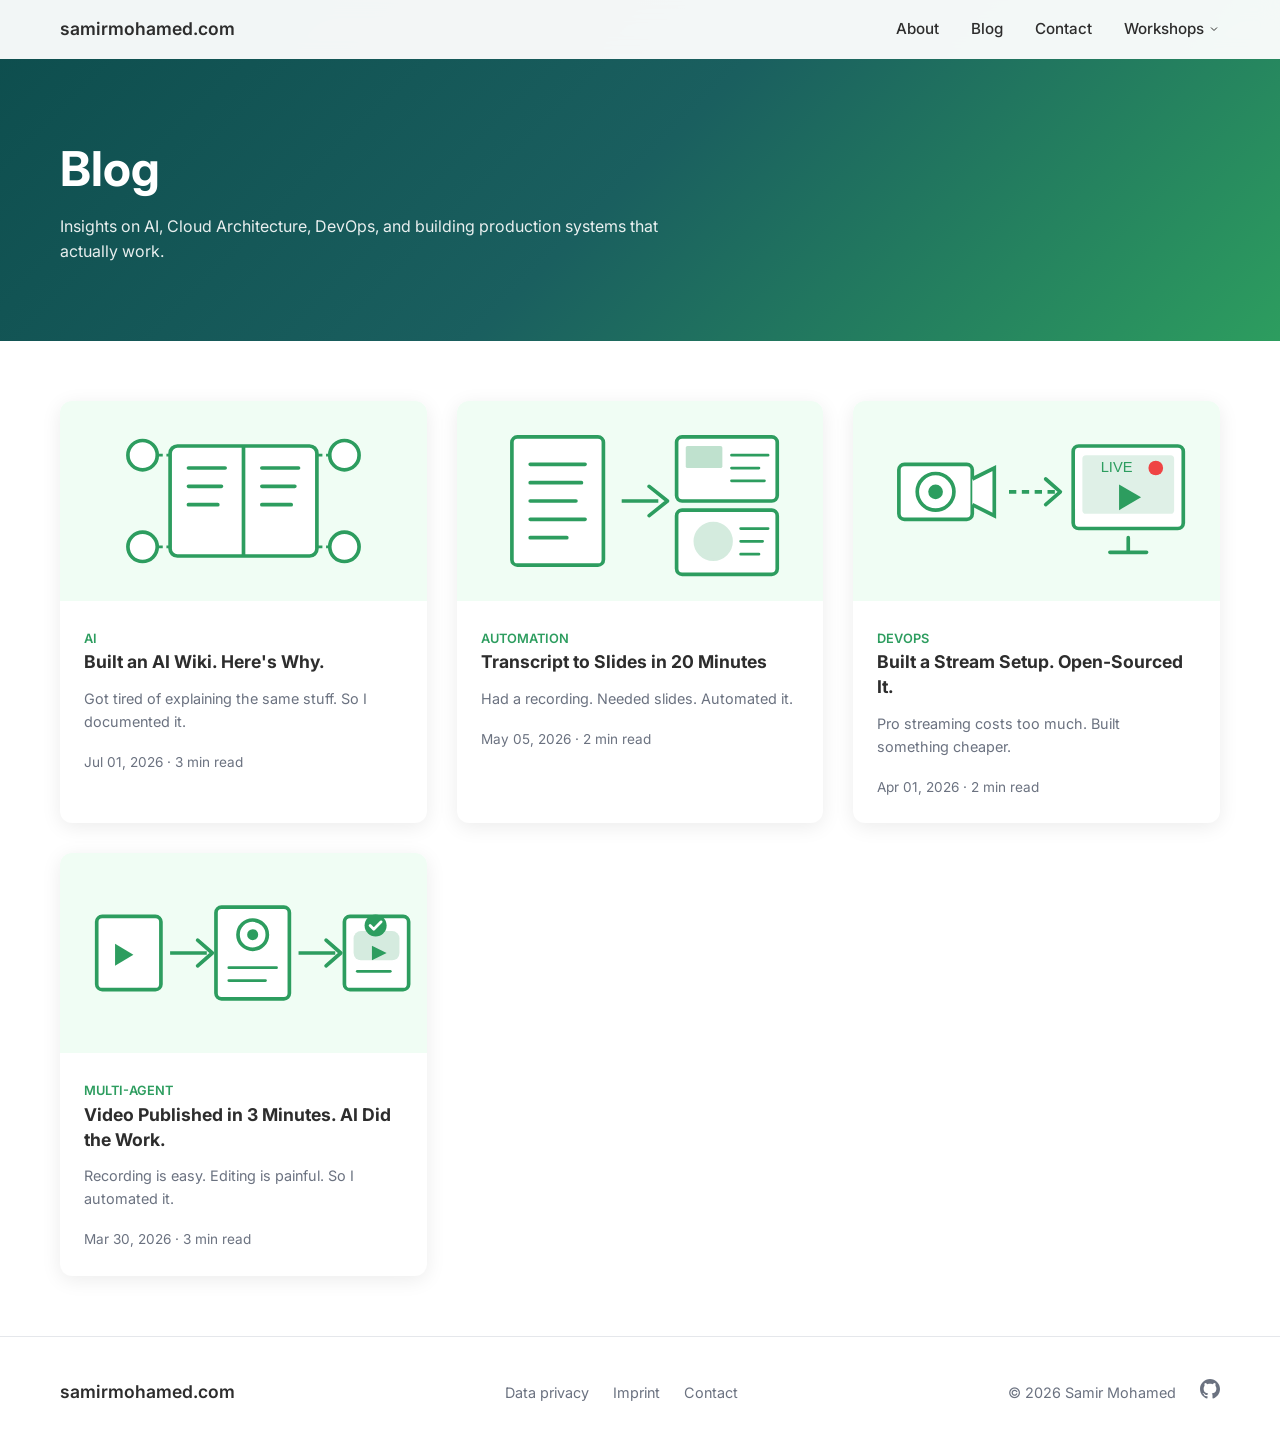
==== pages/blog.html @ 2e4f6370 "Initial commit: Samir Mohamed website for A/B research experiment" ====
<!DOCTYPE html>
<html lang="en">
<head>
    <meta charset="UTF-8">
    <meta name="viewport" content="width=device-width, initial-scale=1.0">
    <meta name="description" content="Blog - Samir Mohamed. Insights on AI, Cloud Architecture, DevOps, and building production systems.">
    <title>Blog - Samir Mohamed | AI & Cloud Consultant</title>
    <link rel="icon" type="image/svg+xml" href="../assets/images/icons/favicon.svg">
    <link rel="preconnect" href="https://fonts.googleapis.com">
    <link rel="preconnect" href="https://fonts.gstatic.com" crossorigin>
    <link href="https://fonts.googleapis.com/css2?family=Inter:wght@400;500;600;700&display=swap" rel="stylesheet">
    <link rel="stylesheet" href="../assets/css/styles.css">
    <style>
        .blog-hero {
            padding: 140px 0 60px;
            background: linear-gradient(135deg, #0d4d4d 0%, #1a5f5f 50%, #2d9d5f 100%);
            color: white;
        }
        .blog-hero h1 {
            margin-bottom: 16px;
        }
        .blog-hero p {
            opacity: 0.9;
            max-width: 600px;
        }
        .blog-list {
            padding: 60px 0;
        }
        .blog-list-grid {
            display: grid;
            grid-template-columns: repeat(3, 1fr);
            gap: 30px;
        }
        .blog-list-card {
            background: white;
            border-radius: 12px;
            overflow: hidden;
            box-shadow: 0 4px 20px rgba(0,0,0,0.08);
            transition: transform 0.3s ease, box-shadow 0.3s ease;
        }
        .blog-list-card:hover {
            transform: translateY(-5px);
            box-shadow: 0 8px 30px rgba(0,0,0,0.12);
        }
        .blog-list-card img {
            width: 100%;
            height: 200px;
            object-fit: cover;
        }
        .blog-list-card .content {
            padding: 24px;
        }
        .blog-list-card .category {
            font-size: 0.8rem;
            color: var(--primary-green);
            font-weight: 600;
            text-transform: uppercase;
            margin-bottom: 12px;
        }
        .blog-list-card h3 {
            font-size: 1.1rem;
            margin-bottom: 12px;
            line-height: 1.4;
        }
        .blog-list-card p {
            color: var(--text-muted);
            font-size: 0.9rem;
            margin-bottom: 16px;
        }
        .blog-list-card .meta {
            font-size: 0.85rem;
            color: var(--text-muted);
        }
        @media (max-width: 768px) {
            .blog-list-grid {
                grid-template-columns: 1fr;
            }
        }
    </style>
</head>
<body>
    <nav class="navbar">
        <div class="container">
            <a href="../index.html" class="logo">
                <span class="logo-text">samirmohamed.com</span>
            </a>
            <div class="nav-links">
                <a href="../index.html#about">About</a>
                <a href="blog.html">Blog</a>
                <a href="../index.html#contact">Contact</a>
                <div class="dropdown">
                    <a href="#" class="dropdown-toggle">Workshops <svg width="12" height="12" viewBox="0 0 24 24" fill="none" stroke="currentColor" stroke-width="2"><path d="M6 9l6 6 6-6"/></svg></a>
                    <div class="dropdown-menu">
                        <a href="workshops.html#discovery">Discovery Workshop</a>
                        <a href="workshops.html#prototype">Prototype Workshop</a>
                        <a href="workshops.html#validation">Validation Workshop</a>
                    </div>
                </div>
            </div>
        </div>
    </nav>

    <section class="blog-hero">
        <div class="container">
            <h1>Blog</h1>
            <p>Insights on AI, Cloud Architecture, DevOps, and building production systems that actually work.</p>
        </div>
    </section>

    <section class="blog-list">
        <div class="container">
            <div class="blog-list-grid">
                <a href="blog/ai-solutions-wiki.html" class="blog-list-card">
                    <img src="../assets/images/blog/ai-wiki.svg" alt="AI Wiki">
                    <div class="content">
                        <span class="category">AI</span>
                        <h3>Built an AI Wiki. Here's Why.</h3>
                        <p>Got tired of explaining the same stuff. So I documented it.</p>
                        <span class="meta">Jul 01, 2026 · 3 min read</span>
                    </div>
                </a>
                
                <a href="blog/transcript-to-slides.html" class="blog-list-card">
                    <img src="../assets/images/blog/transcript-slides.svg" alt="Transcript to Slides">
                    <div class="content">
                        <span class="category">Automation</span>
                        <h3>Transcript to Slides in 20 Minutes</h3>
                        <p>Had a recording. Needed slides. Automated it.</p>
                        <span class="meta">May 05, 2026 · 2 min read</span>
                    </div>
                </a>
                
                <a href="blog/stream-setup.html" class="blog-list-card">
                    <img src="../assets/images/blog/stream-setup.svg" alt="Stream Setup">
                    <div class="content">
                        <span class="category">DevOps</span>
                        <h3>Built a Stream Setup. Open-Sourced It.</h3>
                        <p>Pro streaming costs too much. Built something cheaper.</p>
                        <span class="meta">Apr 01, 2026 · 2 min read</span>
                    </div>
                </a>
                
                <a href="blog/ai-video-pipeline.html" class="blog-list-card">
                    <img src="../assets/images/blog/video-pipeline.svg" alt="AI Video Pipeline">
                    <div class="content">
                        <span class="category">Multi-Agent</span>
                        <h3>Video Published in 3 Minutes. AI Did the Work.</h3>
                        <p>Recording is easy. Editing is painful. So I automated it.</p>
                        <span class="meta">Mar 30, 2026 · 3 min read</span>
                    </div>
                </a>
            </div>
        </div>
    </section>

    <footer class="footer">
        <div class="container">
            <div class="footer-logo">
                <span class="logo-text">samirmohamed.com</span>
            </div>
            <div class="footer-links">
                <a href="privacy.html">Data privacy</a>
                <a href="imprint.html">Imprint</a>
                <a href="../index.html#contact">Contact</a>
            </div>
            <div class="footer-right">
                <span class="copyright">&copy; 2026 Samir Mohamed</span>
                <div class="footer-social">
                    <a href="https://github.com/mzzavaa" aria-label="GitHub" target="_blank" rel="noopener">
                        <svg width="20" height="20" viewBox="0 0 24 24" fill="currentColor">
                            <path d="M12 0c-6.626 0-12 5.373-12 12 0 5.302 3.438 9.8 8.207 11.387.599.111.793-.261.793-.577v-2.234c-3.338.726-4.033-1.416-4.033-1.416-.546-1.387-1.333-1.756-1.333-1.756-1.089-.745.083-.729.083-.729 1.205.084 1.839 1.237 1.839 1.237 1.07 1.834 2.807 1.304 3.492.997.107-.775.418-1.305.762-1.604-2.665-.305-5.467-1.334-5.467-5.931 0-1.311.469-2.381 1.236-3.221-.124-.303-.535-1.524.117-3.176 0 0 1.008-.322 3.301 1.23.957-.266 1.983-.399 3.003-.404 1.02.005 2.047.138 3.006.404 2.291-1.552 3.297-1.23 3.297-1.23.653 1.653.242 2.874.118 3.176.77.84 1.235 1.911 1.235 3.221 0 4.609-2.807 5.624-5.479 5.921.43.372.823 1.102.823 2.222v3.293c0 .319.192.694.801.576 4.765-1.589 8.199-6.086 8.199-11.386 0-6.627-5.373-12-12-12z"/>
                        </svg>
                    </a>
                </div>
            </div>
        </div>
    </footer>
    
    <script src="../assets/js/main.js"></script>
</body>
</html>
---- assets/css/styles.css ----
/* ============================================
   SAMIR MOHAMED - AI & CLOUD CONSULTANT
   Styles matching original design language
   ============================================ */

/* CSS Variables */
:root {
    --primary-green: #2D9D5F;
    --primary-green-hover: #248C52;
    --dark-bg: #1a1a2e;
    --darker-bg: #0f0f1a;
    --text-dark: #2d2d2d;
    --text-light: #ffffff;
    --text-muted: #6b7280;
    --border-light: #e5e7eb;
    --section-padding: 80px 0;
    --container-width: 1200px;
    --font-primary: 'Inter', -apple-system, BlinkMacSystemFont, 'Segoe UI', Roboto, sans-serif;
    --transition-fast: 0.2s ease;
    --transition-medium: 0.3s ease;
}

/* Reset & Base */
*, *::before, *::after {
    box-sizing: border-box;
    margin: 0;
    padding: 0;
}

html {
    scroll-behavior: smooth;
}

body {
    font-family: var(--font-primary);
    font-size: 16px;
    line-height: 1.6;
    color: var(--text-dark);
    background: #ffffff;
    overflow-x: hidden;
}

img {
    max-width: 100%;
    height: auto;
    display: block;
}

a {
    text-decoration: none;
    color: inherit;
    transition: color var(--transition-fast);
}


ul {
    list-style: none;
}

.container {
    max-width: var(--container-width);
    margin: 0 auto;
    padding: 0 20px;
}

/* Typography */
h1, h2, h3, h4, h5, h6 {
    font-weight: 700;
    line-height: 1.2;
    margin-bottom: 1rem;
}

h1 { font-size: 3rem; }
h2 { font-size: 2.25rem; }
h3 { font-size: 1.5rem; }
h4 { font-size: 1.25rem; }

p {
    margin-bottom: 1rem;
}

.text-green {
    color: var(--primary-green);
}

.text-white {
    color: var(--text-light);
}

.text-muted {
    color: var(--text-muted);
}

/* Buttons */
.btn {
    display: inline-flex;
    align-items: center;
    justify-content: center;
    padding: 12px 24px;
    font-size: 0.95rem;
    font-weight: 600;
    border-radius: 6px;
    border: none;
    cursor: pointer;
    transition: all var(--transition-fast);
    gap: 8px;
}

.btn-primary {
    background: var(--primary-green);
    color: white;
}

.btn-primary:hover {
    background: var(--primary-green-hover);
    transform: translateY(-2px);
}


.btn-outline {
    background: transparent;
    border: 2px solid var(--primary-green);
    color: var(--primary-green);
}

.btn-outline:hover {
    background: var(--primary-green);
    color: white;
}

.btn-outline-white {
    background: transparent;
    border: 2px solid white;
    color: white;
}

.btn-outline-white:hover {
    background: white;
    color: var(--dark-bg);
}

/* ============================================
   NAVIGATION
   ============================================ */
.navbar {
    position: fixed;
    top: 0;
    left: 0;
    right: 0;
    z-index: 1000;
    background: rgba(255, 255, 255, 0.95);
    backdrop-filter: blur(10px);
    padding: 15px 0;
    transition: all var(--transition-medium);
    border-bottom: 1px solid transparent;
}

.navbar.scrolled {
    padding: 10px 0;
    border-bottom: 1px solid var(--border-light);
    box-shadow: 0 2px 20px rgba(0, 0, 0, 0.05);
}

.navbar .container {
    display: flex;
    align-items: center;
    justify-content: space-between;
}

.logo {
    display: flex;
    align-items: center;
    gap: 10px;
    font-weight: 700;
    font-size: 1.1rem;
}


.logo svg, .logo img {
    height: 36px;
    width: auto;
}

.logo-text {
    font-size: 1.1rem;
    font-weight: 600;
    color: var(--text-dark);
}

.nav-links {
    display: flex;
    align-items: center;
    gap: 32px;
}

.nav-links a {
    font-size: 0.95rem;
    font-weight: 500;
    color: var(--text-dark);
    position: relative;
}

.nav-links a:hover {
    color: var(--primary-green);
}

.nav-links .dropdown {
    position: relative;
}

.nav-links .dropdown-toggle {
    display: flex;
    align-items: center;
    gap: 4px;
}

.nav-links .dropdown-menu {
    position: absolute;
    top: 100%;
    left: 50%;
    transform: translateX(-50%);
    background: white;
    min-width: 200px;
    padding: 12px 0;
    border-radius: 8px;
    box-shadow: 0 10px 40px rgba(0, 0, 0, 0.1);
    opacity: 0;
    visibility: hidden;
    transition: all var(--transition-fast);
    margin-top: 15px;
}

.nav-links .dropdown:hover .dropdown-menu {
    opacity: 1;
    visibility: visible;
    margin-top: 10px;
}

.nav-links .dropdown-menu a {
    display: block;
    padding: 10px 20px;
    font-size: 0.9rem;
}

.nav-links .dropdown-menu a:hover {
    background: #f8f9fa;
}


/* Mobile Menu Toggle */
.mobile-toggle {
    display: none;
    flex-direction: column;
    gap: 5px;
    background: none;
    border: none;
    cursor: pointer;
    padding: 5px;
}

.mobile-toggle span {
    width: 25px;
    height: 2px;
    background: var(--text-dark);
    transition: all var(--transition-fast);
}

/* ============================================
   HERO SECTION
   ============================================ */
.hero {
    padding-top: 80px;
    min-height: 100vh;
    display: flex;
    align-items: center;
    background: linear-gradient(135deg, #0d4d4d 0%, #1a5f5f 40%, #2d9d5f 100%);
}

.hero-split {
    display: grid;
    grid-template-columns: 1fr 1fr;
    gap: 0;
    width: 100%;
    max-width: 1400px;
    margin: 0 auto;
    min-height: calc(100vh - 80px);
}

.hero-image {
    display: flex;
    align-items: center;
    justify-content: center;
    padding: 40px;
}

.hero-image img {
    max-width: 100%;
    max-height: 80vh;
    object-fit: contain;
    border-radius: 12px;
}

.hero-content {
    display: flex;
    flex-direction: column;
    justify-content: center;
    padding: 60px;
    color: white;
}

.hero-content h1 {
    font-size: 2.8rem;
    line-height: 1.15;
    margin-bottom: 1.5rem;
}

.hero-content .subtitle {
    font-size: 1.1rem;
    margin-bottom: 0.5rem;
    opacity: 0.95;
}

.hero-content .highlight {
    color: #7dd3a8;
    font-weight: 600;
}

.hero-content p {
    font-size: 1rem;
    line-height: 1.7;
    opacity: 0.9;
    margin-bottom: 1.5rem;
}

.hero-content .btn {
    align-self: flex-start;
    margin-top: 0.5rem;
}

/* ============================================
   SERVICES SECTION
   ============================================ */
.services {
    padding: var(--section-padding);
    background: #ffffff;
}

.services-grid {
    display: grid;
    grid-template-columns: repeat(3, 1fr);
    gap: 40px;
    margin-top: 40px;
}

.service-card {
    text-align: center;
    padding: 40px 30px;
}

.service-icon {
    width: 80px;
    height: 80px;
    margin: 0 auto 24px;
}

.service-icon svg {
    width: 100%;
    height: 100%;
}

.service-card h3 {
    font-size: 1.1rem;
    margin-bottom: 16px;
    color: var(--text-dark);
}


.service-card p {
    font-size: 0.95rem;
    color: var(--text-muted);
    line-height: 1.7;
    margin-bottom: 20px;
}

/* ============================================
   BLOG SECTION
   ============================================ */
.blog-section {
    padding: 60px 0 80px;
    background: linear-gradient(180deg, 
        #0d5d5d 0%, 
        #1a6b6b 30%, 
        #2d9d5f 100%);
    position: relative;
}

.blog-section::before {
    content: '';
    position: absolute;
    top: 0;
    left: 0;
    right: 0;
    bottom: 0;
    background: url('../images/marble-texture.png') center/cover;
    opacity: 0.15;
    mix-blend-mode: overlay;
}

.blog-section .container {
    position: relative;
    z-index: 1;
}

.blog-section h2 {
    color: white;
    text-align: left;
    margin-bottom: 30px;
}

.blog-grid {
    display: grid;
    grid-template-columns: repeat(4, 1fr);
    gap: 24px;
}

.blog-card {
    background: white;
    border-radius: 12px;
    overflow: hidden;
    transition: transform var(--transition-medium);
}

.blog-card:hover {
    transform: translateY(-5px);
}

.blog-card-image {
    height: 160px;
    overflow: hidden;
}

.blog-card-image img {
    width: 100%;
    height: 100%;
    object-fit: cover;
}


.blog-card-content {
    padding: 20px;
}

.blog-card h4 {
    font-size: 0.95rem;
    line-height: 1.4;
    margin-bottom: 10px;
}

.blog-card .date {
    font-size: 0.8rem;
    color: var(--text-muted);
}

/* ============================================
   CTA SECTION (Let's Talk)
   ============================================ */
.cta-section {
    padding: 100px 0;
    background: linear-gradient(135deg, #1a1a2e 0%, #2d2d4a 100%);
    position: relative;
    text-align: center;
    overflow: hidden;
}

.cta-section::before {
    content: '';
    position: absolute;
    top: 0;
    left: 0;
    right: 0;
    bottom: 0;
    background: url('../images/marble-texture.png') center/cover;
    opacity: 0.1;
}

.cta-section .container {
    position: relative;
    z-index: 1;
}

.cta-section h2 {
    color: white;
    margin-bottom: 20px;
}

.cta-section p {
    color: rgba(255, 255, 255, 0.8);
    max-width: 600px;
    margin: 0 auto 30px;
}

/* ============================================
   FROM STAGE TO ENTERPRISE SECTION
   ============================================ */
.stage-section {
    padding: var(--section-padding);
    background: #f8f9fa;
}

.stage-content {
    display: grid;
    grid-template-columns: 1fr 1fr;
    gap: 60px;
    align-items: center;
}


.stage-image {
    border-radius: 12px;
    overflow: hidden;
    box-shadow: 0 20px 60px rgba(0, 0, 0, 0.1);
}

.stage-text h2 {
    margin-bottom: 20px;
}

.stage-text p {
    color: var(--text-muted);
    margin-bottom: 20px;
}

.stage-text ul {
    margin-bottom: 20px;
}

.stage-text li {
    padding: 8px 0;
    padding-left: 24px;
    position: relative;
}

.stage-text li::before {
    content: '';
    position: absolute;
    left: 0;
    top: 14px;
    width: 8px;
    height: 8px;
    background: var(--primary-green);
    border-radius: 50%;
}

.stage-text li strong {
    color: var(--text-dark);
}

/* ============================================
   SPEAKING JOURNEY SECTION
   ============================================ */
.speaking-journey {
    padding: 80px 0;
    background: linear-gradient(180deg, #0d4d4d 0%, #1a5f5f 100%);
    position: relative;
}

.speaking-journey::before {
    content: '';
    position: absolute;
    top: 0;
    left: 0;
    right: 0;
    bottom: 0;
    background: url('../images/world-map.png') center/contain no-repeat;
    opacity: 0.1;
}

.speaking-journey .container {
    position: relative;
    z-index: 1;
}

.speaking-journey h2 {
    color: white;
    margin-bottom: 30px;
}


/* ============================================
   CONFERENCE PASSION SECTION
   ============================================ */
.conferences-passion {
    padding: var(--section-padding);
    text-align: center;
}

.conferences-passion h2 {
    margin-bottom: 16px;
}

.conferences-passion .subtitle {
    color: var(--text-muted);
    max-width: 700px;
    margin: 0 auto 40px;
}

.conference-logos {
    display: flex;
    justify-content: center;
    align-items: center;
    gap: 50px;
    flex-wrap: wrap;
    margin-top: 40px;
}

.conference-logo-item {
    text-align: center;
}

.conference-logo-item img {
    height: 50px;
    width: auto;
    margin-bottom: 16px;
    filter: grayscale(0);
}

.conference-logo-item h4 {
    font-size: 0.9rem;
    margin-bottom: 8px;
}

.conference-logo-item p {
    font-size: 0.8rem;
    color: var(--text-muted);
}

/* ============================================
   SPEAKING GALLERY
   ============================================ */
.speaking-gallery {
    padding: 60px 0;
}

.gallery-grid {
    display: grid;
    grid-template-columns: repeat(3, 1fr);
    gap: 20px;
}

.gallery-item {
    position: relative;
    border-radius: 12px;
    overflow: hidden;
    aspect-ratio: 16/10;
}

.gallery-item img {
    width: 100%;
    height: 100%;
    object-fit: cover;
    transition: transform var(--transition-medium);
}


.gallery-item:hover img {
    transform: scale(1.05);
}

.gallery-item .overlay {
    position: absolute;
    bottom: 0;
    left: 0;
    right: 0;
    padding: 20px;
    background: linear-gradient(transparent, rgba(0,0,0,0.7));
    color: white;
}

.gallery-item .overlay h4 {
    font-size: 0.9rem;
    margin-bottom: 4px;
}

/* ============================================
   NEWSLETTER SECTION
   ============================================ */
.newsletter {
    padding: 80px 0;
    background: linear-gradient(135deg, #1a5f5f 0%, #2d9d5f 100%);
    position: relative;
}

.newsletter::before {
    content: '';
    position: absolute;
    top: 0;
    left: 0;
    right: 0;
    bottom: 0;
    background: url('../images/marble-texture.png') center/cover;
    opacity: 0.1;
}

.newsletter .container {
    position: relative;
    z-index: 1;
    display: grid;
    grid-template-columns: 1fr 1fr;
    gap: 60px;
    align-items: center;
}

.newsletter-text {
    color: white;
}

.newsletter-text h2 {
    display: flex;
    align-items: center;
    gap: 10px;
    margin-bottom: 16px;
}

.newsletter-text p {
    opacity: 0.9;
}

.newsletter-form {
    background: white;
    padding: 40px;
    border-radius: 12px;
}

.newsletter-form input,
.newsletter-form select {
    width: 100%;
    padding: 14px 16px;
    border: 1px solid var(--border-light);
    border-radius: 6px;
    font-size: 0.95rem;
    margin-bottom: 16px;
}


.newsletter-form input:focus,
.newsletter-form select:focus {
    outline: none;
    border-color: var(--primary-green);
}

.newsletter-form .btn {
    width: 100%;
}

/* ============================================
   ABOUT SECTION
   ============================================ */
.about-section {
    padding: var(--section-padding);
}

.about-content {
    display: grid;
    grid-template-columns: 1fr 1fr;
    gap: 60px;
    align-items: center;
}

.about-text h2 {
    font-size: 2rem;
    margin-bottom: 8px;
}

.about-text .role {
    color: var(--text-muted);
    font-size: 1.1rem;
    margin-bottom: 24px;
}

.about-text p {
    color: var(--text-muted);
    margin-bottom: 16px;
}

.about-text strong {
    color: var(--text-dark);
}

.about-image {
    position: relative;
}

.about-image img {
    border-radius: 12px;
    box-shadow: 0 20px 60px rgba(0, 0, 0, 0.1);
}

.about-image .name-tag {
    position: absolute;
    bottom: 20px;
    right: 20px;
    background: white;
    padding: 12px 20px;
    border-radius: 8px;
    box-shadow: 0 4px 20px rgba(0, 0, 0, 0.1);
    font-weight: 600;
    color: var(--primary-green);
}

/* Community logos */
.community-logos {
    display: flex;
    align-items: center;
    gap: 30px;
    margin-top: 40px;
    flex-wrap: wrap;
}


.community-logos img {
    height: 40px;
    width: auto;
    filter: grayscale(0);
}

/* ============================================
   WORKSHOP SECTION
   ============================================ */
.workshop-section {
    padding: var(--section-padding);
    background: #ffffff;
}

.workshop-section h2 {
    margin-bottom: 16px;
}

.workshop-section .intro {
    color: var(--text-muted);
    max-width: 800px;
    margin-bottom: 40px;
}

.workshop-accordion {
    display: grid;
    grid-template-columns: 1fr 1fr;
    gap: 20px;
    margin-bottom: 30px;
}

.accordion-item {
    border: 1px solid var(--border-light);
    border-radius: 8px;
    overflow: hidden;
}

.accordion-header {
    display: flex;
    justify-content: space-between;
    align-items: center;
    padding: 20px 24px;
    background: white;
    cursor: pointer;
    font-weight: 600;
    transition: background var(--transition-fast);
}

.accordion-header:hover {
    background: #f8f9fa;
}

.accordion-header .icon {
    color: var(--primary-green);
    font-size: 1.5rem;
    font-weight: 300;
}

.accordion-content {
    padding: 0 24px 20px;
    display: none;
}

.accordion-item.active .accordion-content {
    display: block;
}

.accordion-item.active .accordion-header .icon {
    transform: rotate(45deg);
}

.workshop-links {
    display: flex;
    gap: 24px;
    justify-content: center;
}

.workshop-links a {
    color: var(--primary-green);
    font-weight: 500;
}


.workshop-links a:hover {
    text-decoration: underline;
}

/* ============================================
   PARTNERS SECTION
   ============================================ */
.partners-section {
    padding: var(--section-padding);
    background: #f8f9fa;
}

.partners-section h2 {
    margin-bottom: 16px;
}

.partners-section .intro {
    color: var(--text-muted);
    max-width: 800px;
    margin-bottom: 40px;
}

.partner-logos {
    display: flex;
    justify-content: center;
    align-items: center;
    gap: 50px;
    flex-wrap: wrap;
}

.partner-logos img {
    height: 45px;
    width: auto;
    filter: grayscale(100%);
    opacity: 0.7;
    transition: all var(--transition-fast);
}

.partner-logos img:hover {
    filter: grayscale(0);
    opacity: 1;
}

.partner-categories {
    display: flex;
    justify-content: center;
    align-items: flex-start;
    gap: 40px;
    flex-wrap: wrap;
    margin-top: 40px;
}

.partner-category {
    display: flex;
    flex-direction: column;
    align-items: center;
    gap: 12px;
    text-align: center;
}

.partner-category svg {
    width: 48px;
    height: 48px;
    opacity: 0.8;
    transition: all var(--transition-fast);
}

.partner-category span {
    font-size: 0.9rem;
    color: var(--text-muted);
    font-weight: 500;
}

.partner-category:hover svg {
    opacity: 1;
    transform: translateY(-2px);
}

.partner-category:hover span {
    color: var(--primary-green);
}

/* ============================================
   VIDEO SECTION
   ============================================ */
.video-section {
    padding: 80px 0;
    background: linear-gradient(180deg, #0d4d4d 0%, #1a5f5f 100%);
    position: relative;
}

.video-section::before {
    content: '';
    position: absolute;
    top: 0;
    left: 0;
    right: 0;
    bottom: 0;
    background: url('../images/marble-texture.png') center/cover;
    opacity: 0.15;
}

.video-section .container {
    position: relative;
    z-index: 1;
}

.video-grid {
    display: grid;
    grid-template-columns: repeat(3, 1fr);
    gap: 24px;
    margin-bottom: 30px;
}


.video-card {
    border-radius: 12px;
    overflow: hidden;
    position: relative;
    aspect-ratio: 16/9;
}

.video-card img {
    width: 100%;
    height: 100%;
    object-fit: cover;
}

.video-card .play-btn {
    position: absolute;
    top: 50%;
    left: 50%;
    transform: translate(-50%, -50%);
    width: 60px;
    height: 60px;
    background: rgba(255, 0, 0, 0.9);
    border-radius: 50%;
    display: flex;
    align-items: center;
    justify-content: center;
}

.video-section h3 {
    color: white;
    text-align: center;
    margin-bottom: 8px;
}

.video-section p {
    color: rgba(255, 255, 255, 0.8);
    text-align: center;
    margin-bottom: 20px;
}

.video-section .social-links {
    display: flex;
    justify-content: center;
    gap: 20px;
    color: white;
}

.video-section .social-links a {
    opacity: 0.8;
}

.video-section .social-links a:hover {
    opacity: 1;
}

/* ============================================
   INSTAGRAM SECTION
   ============================================ */
.instagram-section {
    padding: 60px 0;
    background: linear-gradient(180deg, #1a5f5f 0%, #2d9d5f 100%);
    position: relative;
}

.instagram-section::before {
    content: '';
    position: absolute;
    top: 0;
    left: 0;
    right: 0;
    bottom: 0;
    background: url('../images/marble-texture.png') center/cover;
    opacity: 0.1;
}

.instagram-section .container {
    position: relative;
    z-index: 1;
}


.instagram-section h3 {
    color: white;
    text-align: center;
    margin-bottom: 30px;
}

.instagram-grid {
    display: grid;
    grid-template-columns: repeat(4, 1fr);
    gap: 20px;
}

.instagram-post {
    background: white;
    border-radius: 12px;
    overflow: hidden;
}

.instagram-post img {
    width: 100%;
    aspect-ratio: 1;
    object-fit: cover;
}

.instagram-post .caption {
    padding: 16px;
    font-size: 0.85rem;
    color: var(--text-muted);
    line-height: 1.5;
}

/* ============================================
   LEGAL PAGES (Privacy, Imprint)
   ============================================ */
.legal-page {
    padding: 140px 0 80px;
    min-height: calc(100vh - 200px);
}

.legal-page h1 {
    margin-bottom: 30px;
    color: var(--text-dark);
}

.legal-page h2 {
    margin-top: 40px;
    margin-bottom: 16px;
    font-size: 1.5rem;
}

.legal-page p {
    margin-bottom: 16px;
    line-height: 1.8;
    color: var(--text-muted);
}

.legal-page p strong {
    color: var(--text-dark);
}

.legal-page a {
    color: var(--primary-green);
}

.legal-page a:hover {
    text-decoration: underline;
}

/* ============================================
   FOOTER
   ============================================ */
.footer {
    padding: 40px 0;
    background: white;
    border-top: 1px solid var(--border-light);
}

.footer .container {
    display: flex;
    justify-content: space-between;
    align-items: center;
    flex-wrap: wrap;
    gap: 20px;
}

.footer-logo {
    display: flex;
    align-items: center;
    gap: 10px;
}

.footer-logo svg, .footer-logo img {
    height: 30px;
    width: auto;
}

.footer-links {
    display: flex;
    gap: 24px;
}

.footer-links a {
    font-size: 0.9rem;
    color: var(--text-muted);
}

.footer-links a:hover {
    color: var(--primary-green);
}

.footer-right {
    display: flex;
    align-items: center;
    gap: 24px;
}


.footer-right .copyright {
    font-size: 0.9rem;
    color: var(--text-muted);
}

.footer-social {
    display: flex;
    gap: 16px;
}

.footer-social a {
    color: var(--text-muted);
    font-size: 1.2rem;
}

.footer-social a:hover {
    color: var(--primary-green);
}

/* ============================================
   RESPONSIVE DESIGN
   ============================================ */
@media (max-width: 1024px) {
    .services-grid {
        grid-template-columns: repeat(2, 1fr);
    }
    
    .blog-grid {
        grid-template-columns: repeat(2, 1fr);
    }
    
    .gallery-grid {
        grid-template-columns: repeat(2, 1fr);
    }
    
    .video-grid {
        grid-template-columns: repeat(2, 1fr);
    }
    
    .instagram-grid {
        grid-template-columns: repeat(2, 1fr);
    }
}

@media (max-width: 768px) {
    h1 { font-size: 2rem; }
    h2 { font-size: 1.75rem; }
    
    .nav-links {
        display: none;
    }
    
    .mobile-toggle {
        display: flex;
    }
    
    .hero {
        min-height: auto;
        padding-top: 80px;
    }
    
    .hero-split {
        grid-template-columns: 1fr;
        min-height: auto;
    }
    
    .hero-image {
        padding: 40px 20px 20px;
    }
    
    .hero-image img {
        max-height: 50vh;
    }
    
    .hero-content {
        padding: 30px 20px 60px;
    }
    
    .hero-content h1 {
        font-size: 2rem;
    }
    
    .services-grid,
    .blog-grid,
    .stage-content,
    .newsletter .container,
    .about-content,
    .workshop-accordion {
        grid-template-columns: 1fr;
    }
    
    .about-content {
        grid-template-columns: 1fr;
    }
    
    .about-image {
        order: -1;
    }
    
    .footer .container {
        flex-direction: column;
        text-align: center;
    }
    
    .conference-logos {
        gap: 30px;
    }
    
    .partner-logos {
        gap: 30px;
    }
}

/* Mobile Nav Open State */
.nav-links.active {
    display: flex;
    flex-direction: column;
    position: absolute;
    top: 100%;
    left: 0;
    right: 0;
    background: white;
    padding: 20px;
    box-shadow: 0 10px 40px rgba(0, 0, 0, 0.1);
    gap: 16px;
}

/* ============================================
   ANIMATIONS
   ============================================ */
@keyframes fadeInUp {
    from {
        opacity: 0;
        transform: translateY(30px);
    }
    to {
        opacity: 1;
        transform: translateY(0);
    }
}

.fade-in-up {
    animation: fadeInUp 0.6s ease forwards;
}

/* Scroll reveal */
.reveal {
    opacity: 0;
    transform: translateY(30px);
    transition: all 0.6s ease;
}

.reveal.visible {
    opacity: 1;
    transform: translateY(0);
}
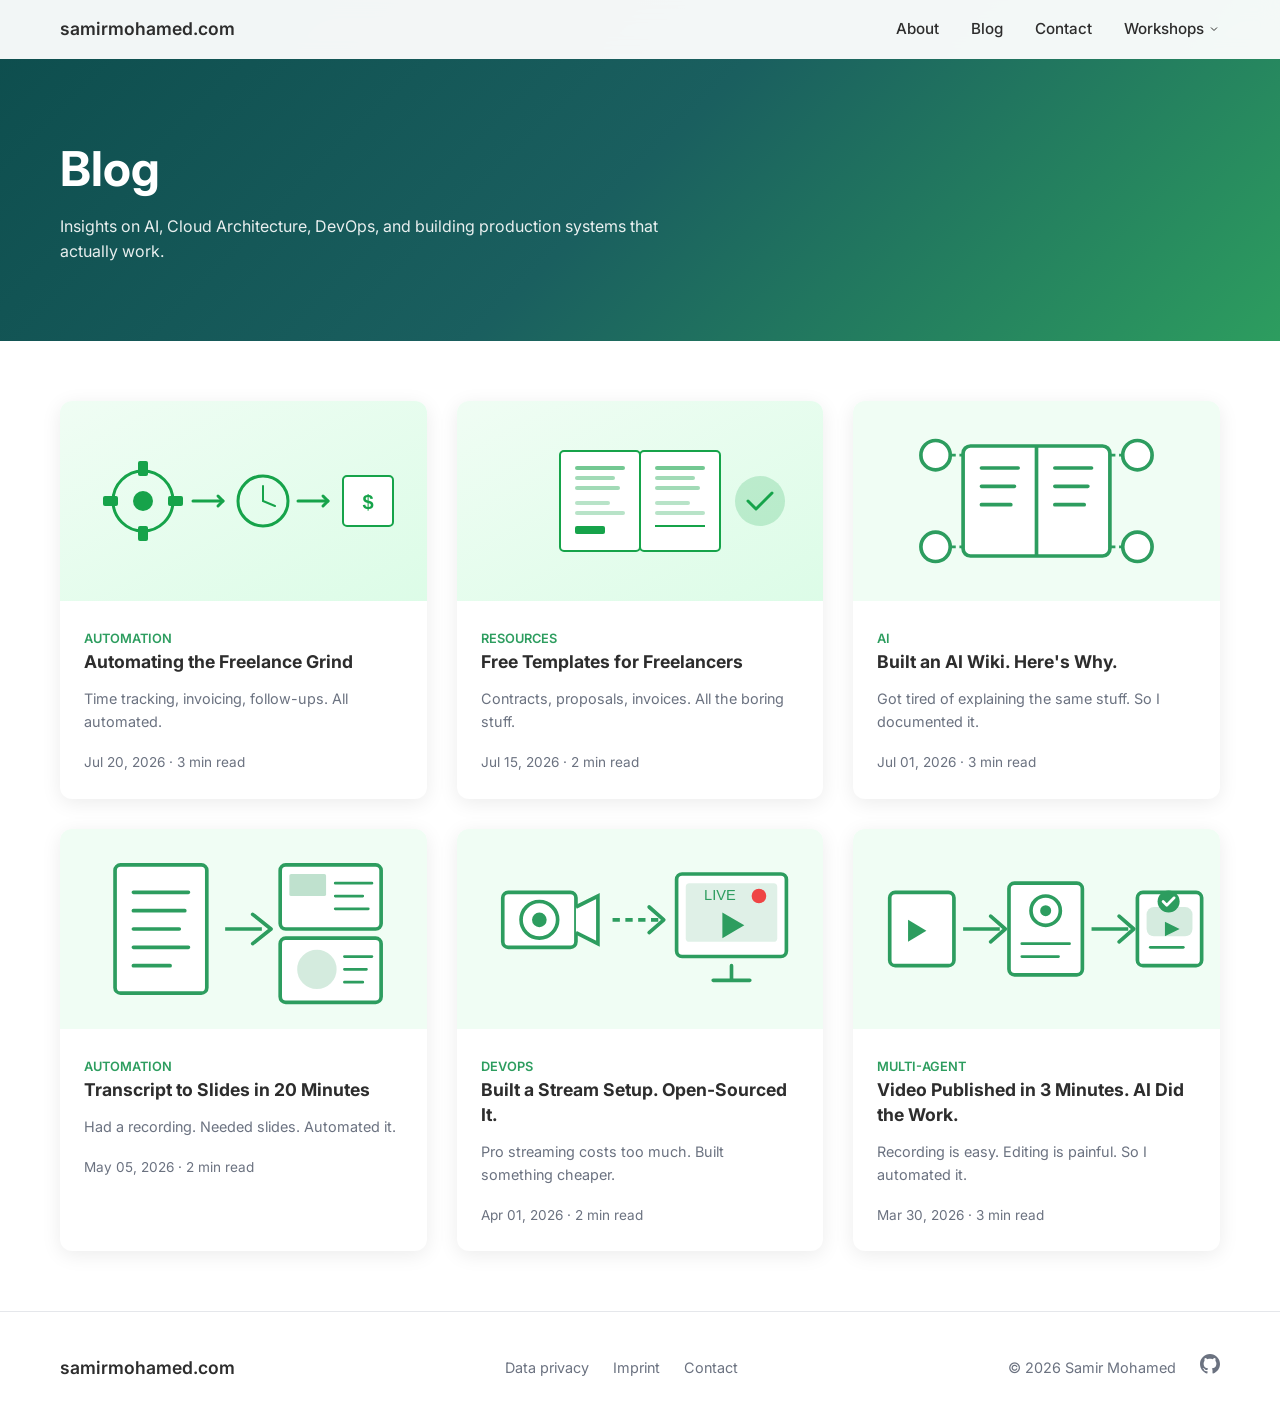
==== commit cfbed2e8: "Add author bio to blog posts, create freelancer-templates and freelancer-automation posts" ====
--- a/pages/blog.html
+++ b/pages/blog.html
@@ -5,6 +5,14 @@
     <meta name="viewport" content="width=device-width, initial-scale=1.0">
     <meta name="description" content="Blog - Samir Mohamed. Insights on AI, Cloud Architecture, DevOps, and building production systems.">
     <title>Blog - Samir Mohamed | AI & Cloud Consultant</title>
+    
+    <!-- Privacy-friendly analytics by Plausible -->
+    <script async src="https://plausible.io/js/pa-OyzoFrsBK3i105pGq7Ipw.js"></script>
+    <script>
+      window.plausible=window.plausible||function(){(plausible.q=plausible.q||[]).push(arguments)},plausible.init=plausible.init||function(i){plausible.o=i||{}};
+      plausible.init()
+    </script>
+    
     <link rel="icon" type="image/svg+xml" href="../assets/images/icons/favicon.svg">
     <link rel="preconnect" href="https://fonts.googleapis.com">
     <link rel="preconnect" href="https://fonts.gstatic.com" crossorigin>
@@ -110,6 +118,26 @@
     <section class="blog-list">
         <div class="container">
             <div class="blog-list-grid">
+                <a href="blog/freelancer-automation.html" class="blog-list-card">
+                    <img src="../assets/images/blog/freelancer-automation.svg" alt="Freelancer Automation">
+                    <div class="content">
+                        <span class="category">Automation</span>
+                        <h3>Automating the Freelance Grind</h3>
+                        <p>Time tracking, invoicing, follow-ups. All automated.</p>
+                        <span class="meta">Jul 20, 2026 · 3 min read</span>
+                    </div>
+                </a>
+                
+                <a href="blog/freelancer-templates.html" class="blog-list-card">
+                    <img src="../assets/images/blog/freelancer-templates.svg" alt="Freelancer Templates">
+                    <div class="content">
+                        <span class="category">Resources</span>
+                        <h3>Free Templates for Freelancers</h3>
+                        <p>Contracts, proposals, invoices. All the boring stuff.</p>
+                        <span class="meta">Jul 15, 2026 · 2 min read</span>
+                    </div>
+                </a>
+                
                 <a href="blog/ai-solutions-wiki.html" class="blog-list-card">
                     <img src="../assets/images/blog/ai-wiki.svg" alt="AI Wiki">
                     <div class="content">
